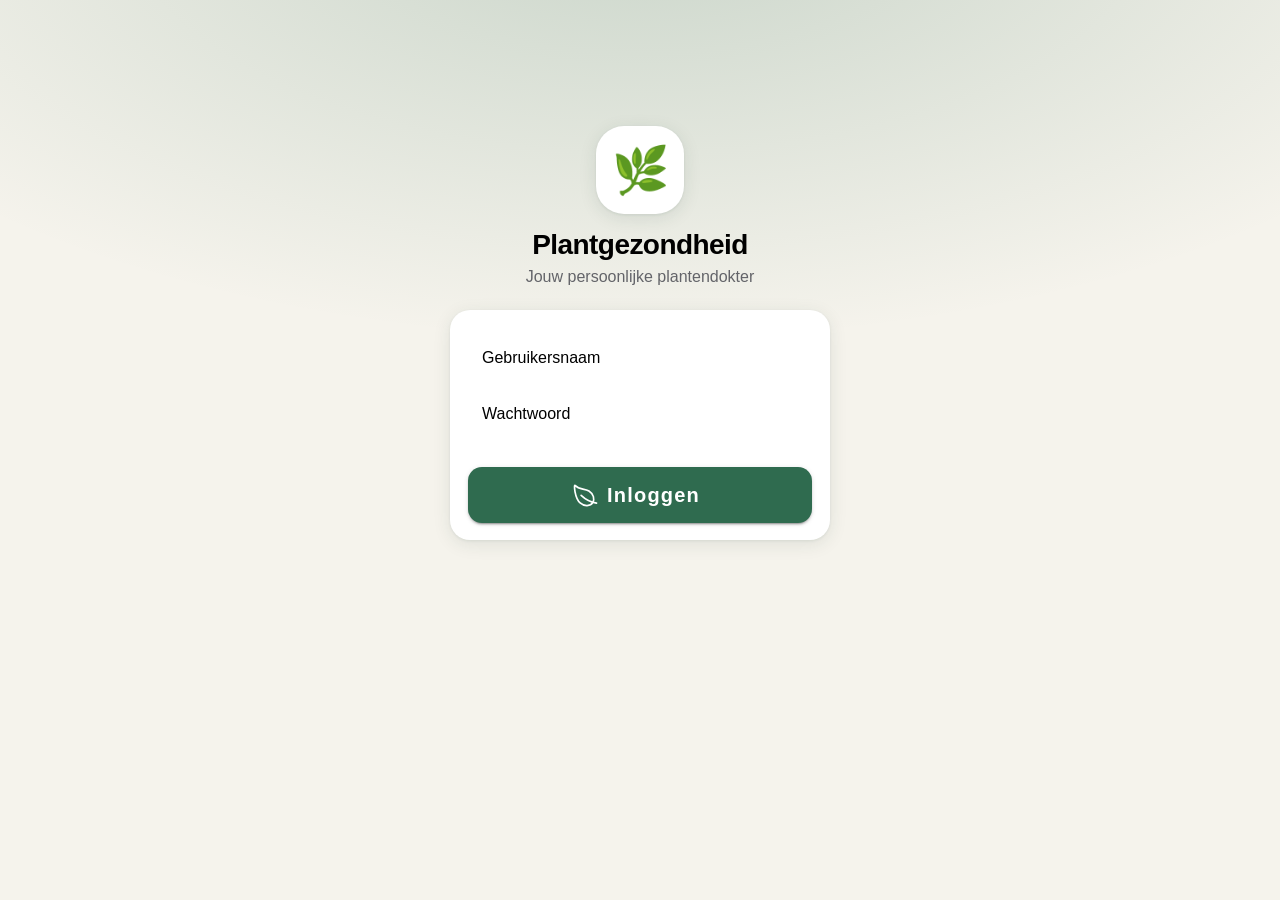
==== index.html @ c6e7a90e "Bouw Plantgezondheid: mobiele PWA met AI-plantanalyse Volledige mobiele webapp voor GitHub Pages (st" ====
<!DOCTYPE html>
<html lang="nl">
<head>
  <meta charset="UTF-8" />
  <meta name="viewport" content="width=device-width, initial-scale=1.0, viewport-fit=cover, user-scalable=no" />
  <title>Plantgezondheid</title>
  <meta name="description" content="Analyseer de gezondheid van je planten met AI" />

  <meta name="theme-color" content="#2f6b4f" media="(prefers-color-scheme: light)" />
  <meta name="theme-color" content="#121b16" media="(prefers-color-scheme: dark)" />
  <meta name="mobile-web-app-capable" content="yes" />
  <meta name="apple-mobile-web-app-capable" content="yes" />
  <meta name="apple-mobile-web-app-status-bar-style" content="black-translucent" />
  <meta name="apple-mobile-web-app-title" content="Planten" />

  <link rel="manifest" href="manifest.webmanifest" />
  <link rel="icon" type="image/png" sizes="192x192" href="icons/icon-192.png" />
  <link rel="apple-touch-icon" href="icons/icon-192.png" />

  <!-- Ionic component library (zelf gehost — geen build-stap, geen CDN-afhankelijkheid) -->
  <link rel="stylesheet" href="vendor/ionic/css/ionic.bundle.css" />
  <link rel="stylesheet" href="vendor/ionic/css/palettes/dark.system.css" />
  <script type="module" src="vendor/ionic/ionic.esm.js"></script>

  <link rel="stylesheet" href="css/theme.css" />
  <script type="module" src="js/app.js"></script>
</head>
<body>
  <ion-app id="app">
    <div class="boot-splash">
      <div class="boot-leaf">🌿</div>
    </div>
  </ion-app>

  <script>
    if ('serviceWorker' in navigator) {
      window.addEventListener('load', () => {
        navigator.serviceWorker.register('sw.js').catch(() => {});
      });
    }
  </script>
</body>
</html>
---- vendor/ionic/css/ionic.bundle.css ----
:root{--ion-color-primary:#0054e9;--ion-color-primary-rgb:0,84,233;--ion-color-primary-contrast:#fff;--ion-color-primary-contrast-rgb:255,255,255;--ion-color-primary-shade:#004acd;--ion-color-primary-tint:#1a65eb;--ion-color-secondary:#0163aa;--ion-color-secondary-rgb:1,99,170;--ion-color-secondary-contrast:#fff;--ion-color-secondary-contrast-rgb:255,255,255;--ion-color-secondary-shade:#015796;--ion-color-secondary-tint:#1a73b3;--ion-color-tertiary:#6030ff;--ion-color-tertiary-rgb:96,48,255;--ion-color-tertiary-contrast:#fff;--ion-color-tertiary-contrast-rgb:255,255,255;--ion-color-tertiary-shade:#542ae0;--ion-color-tertiary-tint:#7045ff;--ion-color-success:#2dd55b;--ion-color-success-rgb:45,213,91;--ion-color-success-contrast:#000;--ion-color-success-contrast-rgb:0,0,0;--ion-color-success-shade:#28bb50;--ion-color-success-tint:#42d96b;--ion-color-warning:#ffc409;--ion-color-warning-rgb:255,196,9;--ion-color-warning-contrast:#000;--ion-color-warning-contrast-rgb:0,0,0;--ion-color-warning-shade:#e0ac08;--ion-color-warning-tint:#ffca22;--ion-color-danger:#c5000f;--ion-color-danger-rgb:197,0,15;--ion-color-danger-contrast:#fff;--ion-color-danger-contrast-rgb:255,255,255;--ion-color-danger-shade:#ad000d;--ion-color-danger-tint:#cb1a27;--ion-color-light:#f4f5f8;--ion-color-light-rgb:244,245,248;--ion-color-light-contrast:#000;--ion-color-light-contrast-rgb:0,0,0;--ion-color-light-shade:#d7d8da;--ion-color-light-tint:#f5f6f9;--ion-color-medium:#636469;--ion-color-medium-rgb:99,100,105;--ion-color-medium-contrast:#fff;--ion-color-medium-contrast-rgb:255,255,255;--ion-color-medium-shade:#57585c;--ion-color-medium-tint:#737478;--ion-color-dark:#222428;--ion-color-dark-rgb:34,36,40;--ion-color-dark-contrast:#fff;--ion-color-dark-contrast-rgb:255,255,255;--ion-color-dark-shade:#1e2023;--ion-color-dark-tint:#383a3e}html.ios{--ion-default-font:-apple-system,BlinkMacSystemFont,"Helvetica Neue","Roboto",sans-serif}html.md{--ion-default-font:"Roboto","Helvetica Neue",sans-serif}body.backdrop-no-scroll{overflow:hidden}html.ios ion-footer.modal-footer-moving ion-toolbar:first-of-type,html.ios ion-modal ion-footer ion-toolbar:first-of-type,html.ios ion-modal.modal-card ion-header ion-toolbar:first-of-type,html.ios ion-modal.modal-sheet ion-header ion-toolbar:first-of-type{padding-top:6px}html.ios ion-modal.modal-card ion-header ion-toolbar:last-of-type,html.ios ion-modal.modal-sheet ion-header ion-toolbar:last-of-type{padding-bottom:6px}html.ios .modal-footer-moving ion-toolbar,html.ios ion-modal ion-toolbar{padding-right:calc(var(--ion-safe-area-right) + 8px);padding-left:calc(var(--ion-safe-area-left) + 8px)}@media screen and (min-width:768px){html.ios ion-modal.modal-card:first-of-type{--backdrop-opacity:0.18}}ion-modal.modal-default.show-modal~ion-modal.modal-default{--backdrop-opacity:0;--box-shadow:none}html.ios ion-modal.modal-card .ion-page{border-top-left-radius:var(--border-radius)}.ion-color-primary{--ion-color-base:var(--ion-color-primary, #0054e9)!important;--ion-color-base-rgb:var(--ion-color-primary-rgb, 0, 84, 233)!important;--ion-color-contrast:var(--ion-color-primary-contrast, #fff)!important;--ion-color-contrast-rgb:var(--ion-color-primary-contrast-rgb, 255, 255, 255)!important;--ion-color-shade:var(--ion-color-primary-shade, #004acd)!important;--ion-color-tint:var(--ion-color-primary-tint, #1a65eb)!important}.ion-color-secondary{--ion-color-base:var(--ion-color-secondary, #0163aa)!important;--ion-color-base-rgb:var(--ion-color-secondary-rgb, 1, 99, 170)!important;--ion-color-contrast:var(--ion-color-secondary-contrast, #fff)!important;--ion-color-contrast-rgb:var(--ion-color-secondary-contrast-rgb, 255, 255, 255)!important;--ion-color-shade:var(--ion-color-secondary-shade, #015796)!important;--ion-color-tint:var(--ion-color-secondary-tint, #1a73b3)!important}.ion-color-tertiary{--ion-color-base:var(--ion-color-tertiary, #6030ff)!important;--ion-color-base-rgb:var(--ion-color-tertiary-rgb, 96, 48, 255)!important;--ion-color-contrast:var(--ion-color-tertiary-contrast, #fff)!important;--ion-color-contrast-rgb:var(--ion-color-tertiary-contrast-rgb, 255, 255, 255)!important;--ion-color-shade:var(--ion-color-tertiary-shade, #542ae0)!important;--ion-color-tint:var(--ion-color-tertiary-tint, #7045ff)!important}.ion-color-success{--ion-color-base:var(--ion-color-success, #2dd55b)!important;--ion-color-base-rgb:var(--ion-color-success-rgb, 45, 213, 91)!important;--ion-color-contrast:var(--ion-color-success-contrast, #000)!important;--ion-color-contrast-rgb:var(--ion-color-success-contrast-rgb, 0, 0, 0)!important;--ion-color-shade:var(--ion-color-success-shade, #28bb50)!important;--ion-color-tint:var(--ion-color-success-tint, #42d96b)!important}.ion-color-warning{--ion-color-base:var(--ion-color-warning, #ffc409)!important;--ion-color-base-rgb:var(--ion-color-warning-rgb, 255, 196, 9)!important;--ion-color-contrast:var(--ion-color-warning-contrast, #000)!important;--ion-color-contrast-rgb:var(--ion-color-warning-contrast-rgb, 0, 0, 0)!important;--ion-color-shade:var(--ion-color-warning-shade, #e0ac08)!important;--ion-color-tint:var(--ion-color-warning-tint, #ffca22)!important}.ion-color-danger{--ion-color-base:var(--ion-color-danger, #c5000f)!important;--ion-color-base-rgb:var(--ion-color-danger-rgb, 197, 0, 15)!important;--ion-color-contrast:var(--ion-color-danger-contrast, #fff)!important;--ion-color-contrast-rgb:var(--ion-color-danger-contrast-rgb, 255, 255, 255)!important;--ion-color-shade:var(--ion-color-danger-shade, #ad000d)!important;--ion-color-tint:var(--ion-color-danger-tint, #cb1a27)!important}.ion-color-light{--ion-color-base:var(--ion-color-light, #f4f5f8)!important;--ion-color-base-rgb:var(--ion-color-light-rgb, 244, 245, 248)!important;--ion-color-contrast:var(--ion-color-light-contrast, #000)!important;--ion-color-contrast-rgb:var(--ion-color-light-contrast-rgb, 0, 0, 0)!important;--ion-color-shade:var(--ion-color-light-shade, #d7d8da)!important;--ion-color-tint:var(--ion-color-light-tint, #f5f6f9)!important}.ion-color-medium{--ion-color-base:var(--ion-color-medium, #636469)!important;--ion-color-base-rgb:var(--ion-color-medium-rgb, 99, 100, 105)!important;--ion-color-contrast:var(--ion-color-medium-contrast, #fff)!important;--ion-color-contrast-rgb:var(--ion-color-medium-contrast-rgb, 255, 255, 255)!important;--ion-color-shade:var(--ion-color-medium-shade, #57585c)!important;--ion-color-tint:var(--ion-color-medium-tint, #737478)!important}.ion-color-dark{--ion-color-base:var(--ion-color-dark, #222428)!important;--ion-color-base-rgb:var(--ion-color-dark-rgb, 34, 36, 40)!important;--ion-color-contrast:var(--ion-color-dark-contrast, #fff)!important;--ion-color-contrast-rgb:var(--ion-color-dark-contrast-rgb, 255, 255, 255)!important;--ion-color-shade:var(--ion-color-dark-shade, #1e2023)!important;--ion-color-tint:var(--ion-color-dark-tint, #383a3e)!important}.ion-page{left:0;right:0;top:0;bottom:0;display:flex;position:absolute;flex-direction:column;justify-content:space-between;contain:layout size style;z-index:0}.ion-page.ion-page-overlay-passthrough{pointer-events:none}ion-modal>.ion-page{position:relative;contain:layout style;height:100%}.split-pane-visible>.ion-page.split-pane-main{position:relative}.ion-page-hidden,ion-action-sheet-controller,ion-alert-controller,ion-loading-controller,ion-menu-controller,ion-modal-controller,ion-nav-controller,ion-picker-controller,ion-popover-controller,ion-route,ion-route-redirect,ion-router,ion-select-option,ion-toast-controller{display:none!important}.ion-page-invisible{opacity:0}.can-go-back>ion-header ion-back-button{display:block}html.plt-ios.plt-hybrid,html.plt-ios.plt-pwa{--ion-statusbar-padding:20px}@supports(padding-top:20px){html{--ion-safe-area-top:var(--ion-statusbar-padding)}}@supports(padding-top:env(safe-area-inset-top)){html{--ion-safe-area-top:var(--safe-area-inset-top, env(safe-area-inset-top));--ion-safe-area-bottom:var(--safe-area-inset-bottom, env(safe-area-inset-bottom));--ion-safe-area-left:var(--safe-area-inset-left, env(safe-area-inset-left));--ion-safe-area-right:var(--safe-area-inset-right, env(safe-area-inset-right))}}ion-card-header.ion-color .ion-inherit-color,ion-card.ion-color .ion-inherit-color{color:inherit}.menu-content{transform:translate3d(0,0,0)}.menu-content-open{cursor:pointer;touch-action:manipulation;pointer-events:none;overflow-y:hidden}.menu-content-open ion-content{--overflow:hidden}.menu-content-open .ion-content-scroll-host{overflow:hidden}.ios .menu-content-reveal{box-shadow:-8px 0 42px rgba(0,0,0,.08)}[dir=rtl].ios .menu-content-reveal{box-shadow:8px 0 42px rgba(0,0,0,.08)}.md .menu-content-push,.md .menu-content-reveal{box-shadow:4px 0 16px rgba(0,0,0,.18)}ion-accordion-group.accordion-group-expand-inset>ion-accordion:first-of-type{border-top-left-radius:8px;border-top-right-radius:8px}ion-accordion-group.accordion-group-expand-inset>ion-accordion:last-of-type{border-bottom-left-radius:8px;border-bottom-right-radius:8px}ion-accordion-group>ion-accordion:last-of-type ion-item[slot=header]{--border-width:0px}ion-accordion.accordion-animated>[slot=header] .ion-accordion-toggle-icon{transition:transform .3s cubic-bezier(.25, .8, .5, 1)}@media(prefers-reduced-motion:reduce){ion-accordion .ion-accordion-toggle-icon{transition:none!important}}ion-accordion.accordion-expanded>[slot=header] .ion-accordion-toggle-icon,ion-accordion.accordion-expanding>[slot=header] .ion-accordion-toggle-icon{transform:rotate(180deg)}ion-accordion-group.accordion-group-expand-inset.md>ion-accordion.accordion-previous ion-item[slot=header]{--border-width:0px;--inner-border-width:0px}ion-accordion-group.accordion-group-expand-inset.md>ion-accordion.accordion-expanded:first-of-type,ion-accordion-group.accordion-group-expand-inset.md>ion-accordion.accordion-expanding:first-of-type{margin-top:0}ion-input input::-webkit-date-and-time-value{text-align:start}.ion-datetime-button-overlay{--width:fit-content;--height:fit-content}.ion-datetime-button-overlay ion-datetime.datetime-grid{width:320px;min-height:320px}[ion-last-focus],[role=banner][tabindex="-1"]:focus,[role=heading][aria-level="1"][tabindex="-1"]:focus,[role=main][tabindex="-1"]:focus,h1[tabindex="-1"]:focus,header[tabindex="-1"]:focus,main[tabindex="-1"]:focus{outline:0}.popover-viewport:has(>ion-content){overflow:hidden}@supports not selector(:has(> ion-content)){.popover-viewport{overflow:hidden}}audio,canvas,progress,video{vertical-align:baseline}audio:not([controls]){display:none;height:0}b,strong{font-weight:700}img{max-width:100%}hr{height:1px;border-width:0;box-sizing:content-box}pre{overflow:auto}code,kbd,pre,samp{font-family:monospace,monospace;font-size:1em}input,label,select,textarea{font-family:inherit;line-height:normal}textarea{overflow:auto;height:auto;font:inherit;color:inherit}textarea::placeholder{padding-left:2px}form,input,optgroup,select{margin:0;font:inherit;color:inherit}html input[type=button],input[type=reset],input[type=submit]{cursor:pointer;-webkit-appearance:button}.ion-tappable,[tappable],[tappable] div,[tappable] ion-icon,[tappable] ion-label,[tappable] span,a,a div,a ion-icon,a ion-label,a span,button,button div,button ion-icon,button ion-label,button span,input,textarea{touch-action:manipulation}a ion-label,button ion-label{pointer-events:none}button{padding:0;border:0;border-radius:0;font-family:inherit;font-style:inherit;font-variant:inherit;line-height:1;text-transform:none;cursor:pointer;-webkit-appearance:button}[tappable]{cursor:pointer}a[disabled],button[disabled],html input[disabled]{cursor:default}button::-moz-focus-inner,input::-moz-focus-inner{padding:0;border:0}input[type=number]::-webkit-inner-spin-button,input[type=number]::-webkit-outer-spin-button{height:auto}input[type=search]::-webkit-search-cancel-button,input[type=search]::-webkit-search-decoration{-webkit-appearance:none}table{border-collapse:collapse;border-spacing:0}td,th{padding:0}*{box-sizing:border-box;-webkit-tap-highlight-color:transparent;-webkit-touch-callout:none}html{--ion-dynamic-font:-apple-system-body;--ion-font-family:var(--ion-default-font);width:100%;height:100%;-webkit-text-size-adjust:100%;text-size-adjust:100%;font-family:var(--ion-font-family)}html.ion-ce body{display:block}html.plt-pwa{height:100vh}body{background:var(--ion-background-color);color:var(--ion-text-color);-moz-osx-font-smoothing:grayscale;-webkit-font-smoothing:antialiased;margin:0;padding:0;position:fixed;width:100%;max-width:100%;height:100%;max-height:100%;transform:translateZ(0);text-rendering:optimizeLegibility;overflow:hidden;touch-action:manipulation;-webkit-user-drag:none;-ms-content-zooming:none;word-wrap:break-word;overscroll-behavior-y:none;-webkit-text-size-adjust:none;text-size-adjust:none}@supports(-webkit-touch-callout:none){html{font:var(--ion-dynamic-font, 16px var(--ion-font-family))}}a{background-color:transparent;color:var(--ion-color-primary,#0054e9)}h1,h2,h3,h4,h5,h6{margin-top:16px;margin-bottom:10px;font-weight:500;line-height:1.2}h1{margin-top:20px;font-size:1.625rem}h2{margin-top:18px;font-size:1.5rem}h3{font-size:1.375rem}h4{font-size:1.25rem}h5{font-size:1.125rem}h6{font-size:1rem}small{font-size:75%}sub,sup{position:relative;font-size:75%;line-height:0;vertical-align:baseline}sup{top:-.5em}sub{bottom:-.25em}.ion-no-padding{--padding-start:0;--padding-end:0;--padding-top:0;--padding-bottom:0;padding:0}.ion-padding{--padding-start:var(--ion-padding, 16px);--padding-end:var(--ion-padding, 16px);--padding-top:var(--ion-padding, 16px);--padding-bottom:var(--ion-padding, 16px);-webkit-padding-start:var(--ion-padding,16px);padding-inline-start:var(--ion-padding,16px);-webkit-padding-end:var(--ion-padding,16px);padding-inline-end:var(--ion-padding,16px);padding-top:var(--ion-padding,16px);padding-bottom:var(--ion-padding,16px)}.ion-padding-top{--padding-top:var(--ion-padding, 16px);padding-top:var(--ion-padding,16px)}.ion-padding-start{--padding-start:var(--ion-padding, 16px);-webkit-padding-start:var(--ion-padding,16px);padding-inline-start:var(--ion-padding,16px)}.ion-padding-end{--padding-end:var(--ion-padding, 16px);-webkit-padding-end:var(--ion-padding,16px);padding-inline-end:var(--ion-padding,16px)}.ion-padding-bottom{--padding-bottom:var(--ion-padding, 16px);padding-bottom:var(--ion-padding,16px)}.ion-padding-vertical{--padding-top:var(--ion-padding, 16px);--padding-bottom:var(--ion-padding, 16px);padding-top:var(--ion-padding,16px);padding-bottom:var(--ion-padding,16px)}.ion-padding-horizontal{--padding-start:var(--ion-padding, 16px);--padding-end:var(--ion-padding, 16px);-webkit-padding-start:var(--ion-padding,16px);padding-inline-start:var(--ion-padding,16px);-webkit-padding-end:var(--ion-padding,16px);padding-inline-end:var(--ion-padding,16px)}.ion-no-margin{--margin-start:0;--margin-end:0;--margin-top:0;--margin-bottom:0;margin:0}.ion-margin{--margin-start:var(--ion-margin, 16px);--margin-end:var(--ion-margin, 16px);--margin-top:var(--ion-margin, 16px);--margin-bottom:var(--ion-margin, 16px);-webkit-margin-start:var(--ion-margin,16px);margin-inline-start:var(--ion-margin,16px);-webkit-margin-end:var(--ion-margin,16px);margin-inline-end:var(--ion-margin,16px);margin-top:var(--ion-margin,16px);margin-bottom:var(--ion-margin,16px)}.ion-margin-top{--margin-top:var(--ion-margin, 16px);margin-top:var(--ion-margin,16px)}.ion-margin-start{--margin-start:var(--ion-margin, 16px);-webkit-margin-start:var(--ion-margin,16px);margin-inline-start:var(--ion-margin,16px)}.ion-margin-end{--margin-end:var(--ion-margin, 16px);-webkit-margin-end:var(--ion-margin,16px);margin-inline-end:var(--ion-margin,16px)}.ion-margin-bottom{--margin-bottom:var(--ion-margin, 16px);margin-bottom:var(--ion-margin,16px)}.ion-margin-vertical{--margin-top:var(--ion-margin, 16px);--margin-bottom:var(--ion-margin, 16px);margin-top:var(--ion-margin,16px);margin-bottom:var(--ion-margin,16px)}.ion-margin-horizontal{--margin-start:var(--ion-margin, 16px);--margin-end:var(--ion-margin, 16px);-webkit-margin-start:var(--ion-margin,16px);margin-inline-start:var(--ion-margin,16px);-webkit-margin-end:var(--ion-margin,16px);margin-inline-end:var(--ion-margin,16px)}.ion-float-left{float:left!important}.ion-float-right{float:right!important}.ion-float-start{float:left!important}:host-context([dir=rtl]) .ion-float-start{float:right!important}[dir=rtl] .ion-float-start{float:right!important}@supports selector(:dir(rtl)){.ion-float-start:dir(rtl){float:right!important}.ion-float-end:dir(rtl){float:left!important}}.ion-float-end{float:right!important}:host-context([dir=rtl]) .ion-float-end{float:left!important}[dir=rtl] .ion-float-end{float:left!important}.ion-text-center{text-align:center!important}.ion-text-justify{text-align:justify!important}.ion-text-start{text-align:start!important}.ion-text-end{text-align:end!important}.ion-text-left{text-align:left!important}.ion-text-right{text-align:right!important}.ion-text-nowrap{white-space:nowrap!important}.ion-text-wrap{white-space:normal!important}.ion-text-uppercase{text-transform:uppercase!important}.ion-text-lowercase{text-transform:lowercase!important}.ion-text-capitalize{text-transform:capitalize!important}.ion-align-content-start{align-content:flex-start!important}.ion-align-content-end{align-content:flex-end!important}.ion-align-content-center{align-content:center!important}.ion-align-content-between{align-content:space-between!important}.ion-align-content-around{align-content:space-around!important}.ion-align-content-stretch{align-content:stretch!important}.ion-align-items-start{align-items:start!important}.ion-align-items-end{align-items:end!important}.ion-align-items-center{align-items:center!important}.ion-align-items-stretch{align-items:stretch!important}.ion-align-items-baseline{align-items:baseline!important}.ion-align-self-start{align-self:start!important}.ion-align-self-end{align-self:end!important}.ion-align-self-center{align-self:center!important}.ion-align-self-stretch{align-self:stretch!important}.ion-align-self-baseline{align-self:baseline!important}.ion-align-self-auto{align-self:auto!important}@media(min-width:576px){.ion-float-sm-left{float:left!important}.ion-float-sm-right{float:right!important}.ion-float-sm-start{float:left!important}:host-context([dir=rtl]) .ion-float-sm-start{float:right!important}[dir=rtl] .ion-float-sm-start{float:right!important}@supports selector(:dir(rtl)){.ion-float-sm-start:dir(rtl){float:right!important}.ion-float-sm-end:dir(rtl){float:left!important}}.ion-float-sm-end{float:right!important}:host-context([dir=rtl]) .ion-float-sm-end{float:left!important}[dir=rtl] .ion-float-sm-end{float:left!important}.ion-text-sm-center{text-align:center!important}.ion-text-sm-justify{text-align:justify!important}.ion-text-sm-start{text-align:start!important}.ion-text-sm-end{text-align:end!important}.ion-text-sm-left{text-align:left!important}.ion-text-sm-right{text-align:right!important}.ion-text-sm-nowrap{white-space:nowrap!important}.ion-text-sm-wrap{white-space:normal!important}.ion-text-sm-uppercase{text-transform:uppercase!important}.ion-text-sm-lowercase{text-transform:lowercase!important}.ion-text-sm-capitalize{text-transform:capitalize!important}.ion-align-content-sm-start{align-content:flex-start!important}.ion-align-content-sm-end{align-content:flex-end!important}.ion-align-content-sm-center{align-content:center!important}.ion-align-content-sm-between{align-content:space-between!important}.ion-align-content-sm-around{align-content:space-around!important}.ion-align-content-sm-stretch{align-content:stretch!important}.ion-align-items-sm-start{align-items:start!important}.ion-align-items-sm-end{align-items:end!important}.ion-align-items-sm-center{align-items:center!important}.ion-align-items-sm-stretch{align-items:stretch!important}.ion-align-items-sm-baseline{align-items:baseline!important}.ion-align-self-sm-start{align-self:start!important}.ion-align-self-sm-end{align-self:end!important}.ion-align-self-sm-center{align-self:center!important}.ion-align-self-sm-stretch{align-self:stretch!important}.ion-align-self-sm-baseline{align-self:baseline!important}.ion-align-self-sm-auto{align-self:auto!important}}@media(min-width:768px){.ion-float-md-left{float:left!important}.ion-float-md-right{float:right!important}.ion-float-md-start{float:left!important}:host-context([dir=rtl]) .ion-float-md-start{float:right!important}[dir=rtl] .ion-float-md-start{float:right!important}@supports selector(:dir(rtl)){.ion-float-md-start:dir(rtl){float:right!important}.ion-float-md-end:dir(rtl){float:left!important}}.ion-float-md-end{float:right!important}:host-context([dir=rtl]) .ion-float-md-end{float:left!important}[dir=rtl] .ion-float-md-end{float:left!important}.ion-text-md-center{text-align:center!important}.ion-text-md-justify{text-align:justify!important}.ion-text-md-start{text-align:start!important}.ion-text-md-end{text-align:end!important}.ion-text-md-left{text-align:left!important}.ion-text-md-right{text-align:right!important}.ion-text-md-nowrap{white-space:nowrap!important}.ion-text-md-wrap{white-space:normal!important}.ion-text-md-uppercase{text-transform:uppercase!important}.ion-text-md-lowercase{text-transform:lowercase!important}.ion-text-md-capitalize{text-transform:capitalize!important}.ion-align-content-md-start{align-content:flex-start!important}.ion-align-content-md-end{align-content:flex-end!important}.ion-align-content-md-center{align-content:center!important}.ion-align-content-md-between{align-content:space-between!important}.ion-align-content-md-around{align-content:space-around!important}.ion-align-content-md-stretch{align-content:stretch!important}.ion-align-items-md-start{align-items:start!important}.ion-align-items-md-end{align-items:end!important}.ion-align-items-md-center{align-items:center!important}.ion-align-items-md-stretch{align-items:stretch!important}.ion-align-items-md-baseline{align-items:baseline!important}.ion-align-self-md-start{align-self:start!important}.ion-align-self-md-end{align-self:end!important}.ion-align-self-md-center{align-self:center!important}.ion-align-self-md-stretch{align-self:stretch!important}.ion-align-self-md-baseline{align-self:baseline!important}.ion-align-self-md-auto{align-self:auto!important}}@media(min-width:992px){.ion-float-lg-left{float:left!important}.ion-float-lg-right{float:right!important}.ion-float-lg-start{float:left!important}:host-context([dir=rtl]) .ion-float-lg-start{float:right!important}[dir=rtl] .ion-float-lg-start{float:right!important}@supports selector(:dir(rtl)){.ion-float-lg-start:dir(rtl){float:right!important}.ion-float-lg-end:dir(rtl){float:left!important}}.ion-float-lg-end{float:right!important}:host-context([dir=rtl]) .ion-float-lg-end{float:left!important}[dir=rtl] .ion-float-lg-end{float:left!important}.ion-text-lg-center{text-align:center!important}.ion-text-lg-justify{text-align:justify!important}.ion-text-lg-start{text-align:start!important}.ion-text-lg-end{text-align:end!important}.ion-text-lg-left{text-align:left!important}.ion-text-lg-right{text-align:right!important}.ion-text-lg-nowrap{white-space:nowrap!important}.ion-text-lg-wrap{white-space:normal!important}.ion-text-lg-uppercase{text-transform:uppercase!important}.ion-text-lg-lowercase{text-transform:lowercase!important}.ion-text-lg-capitalize{text-transform:capitalize!important}.ion-align-content-lg-start{align-content:flex-start!important}.ion-align-content-lg-end{align-content:flex-end!important}.ion-align-content-lg-center{align-content:center!important}.ion-align-content-lg-between{align-content:space-between!important}.ion-align-content-lg-around{align-content:space-around!important}.ion-align-content-lg-stretch{align-content:stretch!important}.ion-align-items-lg-start{align-items:start!important}.ion-align-items-lg-end{align-items:end!important}.ion-align-items-lg-center{align-items:center!important}.ion-align-items-lg-stretch{align-items:stretch!important}.ion-align-items-lg-baseline{align-items:baseline!important}.ion-align-self-lg-start{align-self:start!important}.ion-align-self-lg-end{align-self:end!important}.ion-align-self-lg-center{align-self:center!important}.ion-align-self-lg-stretch{align-self:stretch!important}.ion-align-self-lg-baseline{align-self:baseline!important}.ion-align-self-lg-auto{align-self:auto!important}}@media(min-width:1200px){.ion-float-xl-left{float:left!important}.ion-float-xl-right{float:right!important}.ion-float-xl-start{float:left!important}:host-context([dir=rtl]) .ion-float-xl-start{float:right!important}[dir=rtl] .ion-float-xl-start{float:right!important}@supports selector(:dir(rtl)){.ion-float-xl-start:dir(rtl){float:right!important}.ion-float-xl-end:dir(rtl){float:left!important}}.ion-float-xl-end{float:right!important}:host-context([dir=rtl]) .ion-float-xl-end{float:left!important}[dir=rtl] .ion-float-xl-end{float:left!important}.ion-text-xl-center{text-align:center!important}.ion-text-xl-justify{text-align:justify!important}.ion-text-xl-start{text-align:start!important}.ion-text-xl-end{text-align:end!important}.ion-text-xl-left{text-align:left!important}.ion-text-xl-right{text-align:right!important}.ion-text-xl-nowrap{white-space:nowrap!important}.ion-text-xl-wrap{white-space:normal!important}.ion-text-xl-uppercase{text-transform:uppercase!important}.ion-text-xl-lowercase{text-transform:lowercase!important}.ion-text-xl-capitalize{text-transform:capitalize!important}.ion-align-content-xl-start{align-content:flex-start!important}.ion-align-content-xl-end{align-content:flex-end!important}.ion-align-content-xl-center{align-content:center!important}.ion-align-content-xl-between{align-content:space-between!important}.ion-align-content-xl-around{align-content:space-around!important}.ion-align-content-xl-stretch{align-content:stretch!important}.ion-align-items-xl-start{align-items:start!important}.ion-align-items-xl-end{align-items:end!important}.ion-align-items-xl-center{align-items:center!important}.ion-align-items-xl-stretch{align-items:stretch!important}.ion-align-items-xl-baseline{align-items:baseline!important}.ion-align-self-xl-start{align-self:start!important}.ion-align-self-xl-end{align-self:end!important}.ion-align-self-xl-center{align-self:center!important}.ion-align-self-xl-stretch{align-self:stretch!important}.ion-align-self-xl-baseline{align-self:baseline!important}.ion-align-self-xl-auto{align-self:auto!important}}.ion-justify-content-start{justify-content:flex-start!important}.ion-justify-content-end{justify-content:flex-end!important}.ion-justify-content-center{justify-content:center!important}.ion-justify-content-between{justify-content:space-between!important}.ion-justify-content-around{justify-content:space-around!important}.ion-justify-content-evenly{justify-content:space-evenly!important}@media(min-width:576px){.ion-justify-content-sm-start{justify-content:flex-start!important}.ion-justify-content-sm-end{justify-content:flex-end!important}.ion-justify-content-sm-center{justify-content:center!important}.ion-justify-content-sm-between{justify-content:space-between!important}.ion-justify-content-sm-around{justify-content:space-around!important}.ion-justify-content-sm-evenly{justify-content:space-evenly!important}}@media(min-width:768px){.ion-justify-content-md-start{justify-content:flex-start!important}.ion-justify-content-md-end{justify-content:flex-end!important}.ion-justify-content-md-center{justify-content:center!important}.ion-justify-content-md-between{justify-content:space-between!important}.ion-justify-content-md-around{justify-content:space-around!important}.ion-justify-content-md-evenly{justify-content:space-evenly!important}}@media(min-width:992px){.ion-justify-content-lg-start{justify-content:flex-start!important}.ion-justify-content-lg-end{justify-content:flex-end!important}.ion-justify-content-lg-center{justify-content:center!important}.ion-justify-content-lg-between{justify-content:space-between!important}.ion-justify-content-lg-around{justify-content:space-around!important}.ion-justify-content-lg-evenly{justify-content:space-evenly!important}}@media(min-width:1200px){.ion-justify-content-xl-start{justify-content:flex-start!important}.ion-justify-content-xl-end{justify-content:flex-end!important}.ion-justify-content-xl-center{justify-content:center!important}.ion-justify-content-xl-between{justify-content:space-between!important}.ion-justify-content-xl-around{justify-content:space-around!important}.ion-justify-content-xl-evenly{justify-content:space-evenly!important}}.ion-flex-row{flex-direction:row!important}.ion-flex-row-reverse{flex-direction:row-reverse!important}.ion-flex-column{flex-direction:column!important}.ion-flex-column-reverse{flex-direction:column-reverse!important}@media(min-width:576px){.ion-flex-sm-row{flex-direction:row!important}.ion-flex-sm-row-reverse{flex-direction:row-reverse!important}.ion-flex-sm-column{flex-direction:column!important}.ion-flex-sm-column-reverse{flex-direction:column-reverse!important}}@media(min-width:768px){.ion-flex-md-row{flex-direction:row!important}.ion-flex-md-row-reverse{flex-direction:row-reverse!important}.ion-flex-md-column{flex-direction:column!important}.ion-flex-md-column-reverse{flex-direction:column-reverse!important}}@media(min-width:992px){.ion-flex-lg-row{flex-direction:row!important}.ion-flex-lg-row-reverse{flex-direction:row-reverse!important}.ion-flex-lg-column{flex-direction:column!important}.ion-flex-lg-column-reverse{flex-direction:column-reverse!important}}@media(min-width:1200px){.ion-flex-xl-row{flex-direction:row!important}.ion-flex-xl-row-reverse{flex-direction:row-reverse!important}.ion-flex-xl-column{flex-direction:column!important}.ion-flex-xl-column-reverse{flex-direction:column-reverse!important}}.ion-wrap{flex-wrap:wrap!important}.ion-nowrap{flex-wrap:nowrap!important}.ion-wrap-reverse{flex-wrap:wrap-reverse!important}.ion-flex-wrap{flex-wrap:wrap!important}.ion-flex-nowrap{flex-wrap:nowrap!important}.ion-flex-wrap-reverse{flex-wrap:wrap-reverse!important}@media(min-width:576px){.ion-flex-sm-wrap{flex-wrap:wrap!important}.ion-flex-sm-nowrap{flex-wrap:nowrap!important}.ion-flex-sm-wrap-reverse{flex-wrap:wrap-reverse!important}}@media(min-width:768px){.ion-flex-md-wrap{flex-wrap:wrap!important}.ion-flex-md-nowrap{flex-wrap:nowrap!important}.ion-flex-md-wrap-reverse{flex-wrap:wrap-reverse!important}}@media(min-width:992px){.ion-flex-lg-wrap{flex-wrap:wrap!important}.ion-flex-lg-nowrap{flex-wrap:nowrap!important}.ion-flex-lg-wrap-reverse{flex-wrap:wrap-reverse!important}}@media(min-width:1200px){.ion-flex-xl-wrap{flex-wrap:wrap!important}.ion-flex-xl-nowrap{flex-wrap:nowrap!important}.ion-flex-xl-wrap-reverse{flex-wrap:wrap-reverse!important}}.ion-flex-1{flex:1!important}.ion-flex-auto{flex:auto!important}.ion-flex-initial{flex:initial!important}.ion-flex-none{flex:none!important}@media(min-width:576px){.ion-flex-sm-1{flex:1!important}.ion-flex-sm-auto{flex:auto!important}.ion-flex-sm-initial{flex:initial!important}.ion-flex-sm-none{flex:none!important}}@media(min-width:768px){.ion-flex-md-1{flex:1!important}.ion-flex-md-auto{flex:auto!important}.ion-flex-md-initial{flex:initial!important}.ion-flex-md-none{flex:none!important}}@media(min-width:992px){.ion-flex-lg-1{flex:1!important}.ion-flex-lg-auto{flex:auto!important}.ion-flex-lg-initial{flex:initial!important}.ion-flex-lg-none{flex:none!important}}@media(min-width:1200px){.ion-flex-xl-1{flex:1!important}.ion-flex-xl-auto{flex:auto!important}.ion-flex-xl-initial{flex:initial!important}.ion-flex-xl-none{flex:none!important}}.ion-flex-grow-0{flex-grow:0!important}.ion-flex-grow-1{flex-grow:1!important}.ion-flex-shrink-0{flex-shrink:0!important}.ion-flex-shrink-1{flex-shrink:1!important}.ion-order-first{order:-1!important}.ion-order-0{order:0!important}.ion-order-1{order:1!important}.ion-order-2{order:2!important}.ion-order-3{order:3!important}.ion-order-4{order:4!important}.ion-order-5{order:5!important}.ion-order-6{order:6!important}.ion-order-7{order:7!important}.ion-order-8{order:8!important}.ion-order-9{order:9!important}.ion-order-10{order:10!important}.ion-order-11{order:11!important}.ion-order-12{order:12!important}.ion-order-last{order:13!important}.ion-hide,.ion-hide-down,.ion-hide-up{display:none!important}@media(max-width:575.98px){.ion-hide-sm-down{display:none!important}}@media(max-width:767.98px){.ion-hide-md-down{display:none!important}}@media(max-width:991.98px){.ion-hide-lg-down{display:none!important}}@media(max-width:1199.98px){.ion-hide-xl-down{display:none!important}}.ion-display-none{display:none!important}@media(min-width:576px){.ion-flex-sm-grow-0{flex-grow:0!important}.ion-flex-sm-grow-1{flex-grow:1!important}.ion-flex-sm-shrink-0{flex-shrink:0!important}.ion-flex-sm-shrink-1{flex-shrink:1!important}.ion-order-sm-first{order:-1!important}.ion-order-sm-0{order:0!important}.ion-order-sm-1{order:1!important}.ion-order-sm-2{order:2!important}.ion-order-sm-3{order:3!important}.ion-order-sm-4{order:4!important}.ion-order-sm-5{order:5!important}.ion-order-sm-6{order:6!important}.ion-order-sm-7{order:7!important}.ion-order-sm-8{order:8!important}.ion-order-sm-9{order:9!important}.ion-order-sm-10{order:10!important}.ion-order-sm-11{order:11!important}.ion-order-sm-12{order:12!important}.ion-order-sm-last{order:13!important}.ion-display-sm-none,.ion-hide-sm-up{display:none!important}}@media(min-width:768px){.ion-flex-md-grow-0{flex-grow:0!important}.ion-flex-md-grow-1{flex-grow:1!important}.ion-flex-md-shrink-0{flex-shrink:0!important}.ion-flex-md-shrink-1{flex-shrink:1!important}.ion-order-md-first{order:-1!important}.ion-order-md-0{order:0!important}.ion-order-md-1{order:1!important}.ion-order-md-2{order:2!important}.ion-order-md-3{order:3!important}.ion-order-md-4{order:4!important}.ion-order-md-5{order:5!important}.ion-order-md-6{order:6!important}.ion-order-md-7{order:7!important}.ion-order-md-8{order:8!important}.ion-order-md-9{order:9!important}.ion-order-md-10{order:10!important}.ion-order-md-11{order:11!important}.ion-order-md-12{order:12!important}.ion-order-md-last{order:13!important}.ion-display-md-none,.ion-hide-md-up{display:none!important}}@media(min-width:992px){.ion-flex-lg-grow-0{flex-grow:0!important}.ion-flex-lg-grow-1{flex-grow:1!important}.ion-flex-lg-shrink-0{flex-shrink:0!important}.ion-flex-lg-shrink-1{flex-shrink:1!important}.ion-order-lg-first{order:-1!important}.ion-order-lg-0{order:0!important}.ion-order-lg-1{order:1!important}.ion-order-lg-2{order:2!important}.ion-order-lg-3{order:3!important}.ion-order-lg-4{order:4!important}.ion-order-lg-5{order:5!important}.ion-order-lg-6{order:6!important}.ion-order-lg-7{order:7!important}.ion-order-lg-8{order:8!important}.ion-order-lg-9{order:9!important}.ion-order-lg-10{order:10!important}.ion-order-lg-11{order:11!important}.ion-order-lg-12{order:12!important}.ion-order-lg-last{order:13!important}.ion-display-lg-none,.ion-hide-lg-up{display:none!important}}@media(min-width:1200px){.ion-flex-xl-grow-0{flex-grow:0!important}.ion-flex-xl-grow-1{flex-grow:1!important}.ion-flex-xl-shrink-0{flex-shrink:0!important}.ion-flex-xl-shrink-1{flex-shrink:1!important}.ion-order-xl-first{order:-1!important}.ion-order-xl-0{order:0!important}.ion-order-xl-1{order:1!important}.ion-order-xl-2{order:2!important}.ion-order-xl-3{order:3!important}.ion-order-xl-4{order:4!important}.ion-order-xl-5{order:5!important}.ion-order-xl-6{order:6!important}.ion-order-xl-7{order:7!important}.ion-order-xl-8{order:8!important}.ion-order-xl-9{order:9!important}.ion-order-xl-10{order:10!important}.ion-order-xl-11{order:11!important}.ion-order-xl-12{order:12!important}.ion-order-xl-last{order:13!important}.ion-display-xl-none,.ion-hide-xl-up{display:none!important}.ion-display-xl-inline{display:inline!important}}.ion-display-inline{display:inline!important}@media(min-width:576px){.ion-display-sm-inline{display:inline!important}}@media(min-width:768px){.ion-display-md-inline{display:inline!important}}@media(min-width:992px){.ion-display-lg-inline{display:inline!important}.ion-display-lg-inline-block{display:inline-block!important}}.ion-display-inline-block{display:inline-block!important}@media(min-width:576px){.ion-display-sm-inline-block{display:inline-block!important}}@media(min-width:768px){.ion-display-md-inline-block{display:inline-block!important}}@media(min-width:1200px){.ion-display-xl-inline-block{display:inline-block!important}.ion-display-xl-block{display:block!important}}.ion-display-block{display:block!important}@media(min-width:576px){.ion-display-sm-block{display:block!important}}@media(min-width:768px){.ion-display-md-block{display:block!important}}@media(min-width:992px){.ion-display-lg-block{display:block!important}.ion-display-lg-flex{display:flex!important}}.ion-display-flex{display:flex!important}@media(min-width:576px){.ion-display-sm-flex{display:flex!important}}@media(min-width:768px){.ion-display-md-flex{display:flex!important}}@media(min-width:1200px){.ion-display-xl-flex{display:flex!important}.ion-display-xl-inline-flex{display:inline-flex!important}}.ion-display-inline-flex{display:inline-flex!important}@media(min-width:576px){.ion-display-sm-inline-flex{display:inline-flex!important}}@media(min-width:768px){.ion-display-md-inline-flex{display:inline-flex!important}}@media(min-width:992px){.ion-display-lg-inline-flex{display:inline-flex!important}.ion-display-lg-grid{display:grid!important}}.ion-display-grid{display:grid!important}@media(min-width:576px){.ion-display-sm-grid{display:grid!important}}@media(min-width:768px){.ion-display-md-grid{display:grid!important}}@media(min-width:1200px){.ion-display-xl-grid{display:grid!important}.ion-display-xl-inline-grid{display:inline-grid!important}}.ion-display-inline-grid{display:inline-grid!important}@media(min-width:576px){.ion-display-sm-inline-grid{display:inline-grid!important}}@media(min-width:768px){.ion-display-md-inline-grid{display:inline-grid!important}}@media(min-width:992px){.ion-display-lg-inline-grid{display:inline-grid!important}.ion-display-lg-table{display:table!important}}.ion-display-table{display:table!important}@media(min-width:576px){.ion-display-sm-table{display:table!important}}@media(min-width:768px){.ion-display-md-table{display:table!important}}@media(min-width:1200px){.ion-display-xl-table{display:table!important}.ion-display-xl-table-cell{display:table-cell!important}}.ion-display-table-cell{display:table-cell!important}@media(min-width:576px){.ion-display-sm-table-cell{display:table-cell!important}}@media(min-width:768px){.ion-display-md-table-cell{display:table-cell!important}}@media(min-width:992px){.ion-display-lg-table-cell{display:table-cell!important}.ion-display-lg-table-row{display:table-row!important}}.ion-display-table-row{display:table-row!important}@media(min-width:576px){.ion-display-sm-table-row{display:table-row!important}}@media(min-width:768px){.ion-display-md-table-row{display:table-row!important}}@media(min-width:1200px){.ion-display-xl-table-row{display:table-row!important}}
---- vendor/ionic/css/palettes/dark.system.css ----
@media(prefers-color-scheme: dark){:root{--ion-color-primary: #4d8dff;--ion-color-primary-rgb: 77, 141, 255;--ion-color-primary-contrast: #000;--ion-color-primary-contrast-rgb: 0, 0, 0;--ion-color-primary-shade: #447ce0;--ion-color-primary-tint: #5f98ff;--ion-color-secondary: #46b1ff;--ion-color-secondary-rgb: 70, 177, 255;--ion-color-secondary-contrast: #000;--ion-color-secondary-contrast-rgb: 0, 0, 0;--ion-color-secondary-shade: #3e9ce0;--ion-color-secondary-tint: #59b9ff;--ion-color-tertiary: #8482fb;--ion-color-tertiary-rgb: 132, 130, 251;--ion-color-tertiary-contrast: #000;--ion-color-tertiary-contrast-rgb: 0, 0, 0;--ion-color-tertiary-shade: #7472dd;--ion-color-tertiary-tint: #908ffb;--ion-color-success: #2dd55b;--ion-color-success-rgb: 45, 213, 91;--ion-color-success-contrast: #000;--ion-color-success-contrast-rgb: 0, 0, 0;--ion-color-success-shade: #28bb50;--ion-color-success-tint: #42d96b;--ion-color-warning: #ffce31;--ion-color-warning-rgb: 255, 206, 49;--ion-color-warning-contrast: #000;--ion-color-warning-contrast-rgb: 0, 0, 0;--ion-color-warning-shade: #e0b52b;--ion-color-warning-tint: #ffd346;--ion-color-danger: #f24c58;--ion-color-danger-rgb: 242, 76, 88;--ion-color-danger-contrast: #000;--ion-color-danger-contrast-rgb: 0, 0, 0;--ion-color-danger-shade: #d5434d;--ion-color-danger-tint: #f35e69;--ion-color-light: #222428;--ion-color-light-rgb: 34, 36, 40;--ion-color-light-contrast: #fff;--ion-color-light-contrast-rgb: 255, 255, 255;--ion-color-light-shade: #1e2023;--ion-color-light-tint: #383a3e;--ion-color-medium: #989aa2;--ion-color-medium-rgb: 152, 154, 162;--ion-color-medium-contrast: #000;--ion-color-medium-contrast-rgb: 0, 0, 0;--ion-color-medium-shade: #86888f;--ion-color-medium-tint: #a2a4ab;--ion-color-dark: #f4f5f8;--ion-color-dark-rgb: 244, 245, 248;--ion-color-dark-contrast: #000;--ion-color-dark-contrast-rgb: 0, 0, 0;--ion-color-dark-shade: #d7d8da;--ion-color-dark-tint: #f5f6f9}:root.ios{--ion-background-color: #000000;--ion-background-color-rgb: 0, 0, 0;--ion-text-color: #ffffff;--ion-text-color-rgb: 255, 255, 255;--ion-background-color-step-50: #0d0d0d;--ion-background-color-step-100: #1a1a1a;--ion-background-color-step-150: #262626;--ion-background-color-step-200: #333333;--ion-background-color-step-250: #404040;--ion-background-color-step-300: #4d4d4d;--ion-background-color-step-350: #595959;--ion-background-color-step-400: #666666;--ion-background-color-step-450: #737373;--ion-background-color-step-500: #808080;--ion-background-color-step-550: #8c8c8c;--ion-background-color-step-600: #999999;--ion-background-color-step-650: #a6a6a6;--ion-background-color-step-700: #b3b3b3;--ion-background-color-step-750: #bfbfbf;--ion-background-color-step-800: #cccccc;--ion-background-color-step-850: #d9d9d9;--ion-background-color-step-900: #e6e6e6;--ion-background-color-step-950: #f2f2f2;--ion-text-color-step-50: #f2f2f2;--ion-text-color-step-100: #e6e6e6;--ion-text-color-step-150: #d9d9d9;--ion-text-color-step-200: #cccccc;--ion-text-color-step-250: #bfbfbf;--ion-text-color-step-300: #b3b3b3;--ion-text-color-step-350: #a6a6a6;--ion-text-color-step-400: #999999;--ion-text-color-step-450: #8c8c8c;--ion-text-color-step-500: #808080;--ion-text-color-step-550: #737373;--ion-text-color-step-600: #666666;--ion-text-color-step-650: #595959;--ion-text-color-step-700: #4d4d4d;--ion-text-color-step-750: #404040;--ion-text-color-step-800: #333333;--ion-text-color-step-850: #262626;--ion-text-color-step-900: #1a1a1a;--ion-text-color-step-950: #0d0d0d;--ion-item-background: #000000;--ion-tab-bar-background-focused: #252525;--ion-card-background: #1c1c1d}:root.ios ion-modal{--ion-background-color: var(--ion-color-step-100, var(--ion-background-color-step-100));--ion-toolbar-background: var(--ion-color-step-150, var(--ion-background-color-step-150));--ion-toolbar-border-color: var(--ion-color-step-250, var(--ion-background-color-step-250))}:root.md{--ion-background-color: #121212;--ion-background-color-rgb: 18, 18, 18;--ion-text-color: #ffffff;--ion-text-color-rgb: 255, 255, 255;--ion-background-color-step-50: #1e1e1e;--ion-background-color-step-100: #2a2a2a;--ion-background-color-step-150: #363636;--ion-background-color-step-200: #414141;--ion-background-color-step-250: #4d4d4d;--ion-background-color-step-300: #595959;--ion-background-color-step-350: #656565;--ion-background-color-step-400: #717171;--ion-background-color-step-450: #7d7d7d;--ion-background-color-step-500: #898989;--ion-background-color-step-550: #949494;--ion-background-color-step-600: #a0a0a0;--ion-background-color-step-650: #acacac;--ion-background-color-step-700: #b8b8b8;--ion-background-color-step-750: #c4c4c4;--ion-background-color-step-800: #d0d0d0;--ion-background-color-step-850: #dbdbdb;--ion-background-color-step-900: #e7e7e7;--ion-background-color-step-950: #f3f3f3;--ion-text-color-step-50: #f3f3f3;--ion-text-color-step-100: #e7e7e7;--ion-text-color-step-150: #dbdbdb;--ion-text-color-step-200: #d0d0d0;--ion-text-color-step-250: #c4c4c4;--ion-text-color-step-300: #b8b8b8;--ion-text-color-step-350: #acacac;--ion-text-color-step-400: #a0a0a0;--ion-text-color-step-450: #949494;--ion-text-color-step-500: #898989;--ion-text-color-step-550: #7d7d7d;--ion-text-color-step-600: #717171;--ion-text-color-step-650: #656565;--ion-text-color-step-700: #595959;--ion-text-color-step-750: #4d4d4d;--ion-text-color-step-800: #414141;--ion-text-color-step-850: #363636;--ion-text-color-step-900: #2a2a2a;--ion-text-color-step-950: #1e1e1e;--ion-item-background: #1e1e1e;--ion-toolbar-background: #1f1f1f;--ion-tab-bar-background: #1f1f1f;--ion-tab-bar-background-focused: #353535;--ion-card-background: #1e1e1e}}/*# sourceMappingURL=dark.system.css.map */
---- css/theme.css ----
/* ====== Botanisch thema bovenop Ionic ====== */

:root {
  /* primair: diep botanisch groen */
  --ion-color-primary: #2f6b4f;
  --ion-color-primary-rgb: 47, 107, 79;
  --ion-color-primary-contrast: #ffffff;
  --ion-color-primary-contrast-rgb: 255, 255, 255;
  --ion-color-primary-shade: #295e46;
  --ion-color-primary-tint: #447a61;

  --ion-color-success: #2e9e5b;
  --ion-color-success-rgb: 46, 158, 91;
  --ion-color-success-contrast: #ffffff;
  --ion-color-success-contrast-rgb: 255, 255, 255;
  --ion-color-success-shade: #288b50;
  --ion-color-success-tint: #43a86b;

  --ion-color-warning: #d98a1f;
  --ion-color-warning-rgb: 217, 138, 31;
  --ion-color-warning-contrast: #ffffff;
  --ion-color-warning-contrast-rgb: 255, 255, 255;
  --ion-color-warning-shade: #bf791b;
  --ion-color-warning-tint: #dd9635;

  /* warme neutrale achtergrond */
  --ion-background-color: #f5f3ec;
  --ion-background-color-rgb: 245, 243, 236;
  --ion-toolbar-background: #f5f3ec;
  --ion-card-background: #ffffff;
  --ion-item-background: #ffffff;

  --pg-ring-track: rgba(47, 107, 79, 0.12);
  --pg-shadow: 0 4px 18px rgba(31, 61, 46, 0.1), 0 1px 3px rgba(31, 61, 46, 0.08);
  --pg-radius: 20px;
}

@media (prefers-color-scheme: dark) {
  :root {
    --ion-background-color: #121b16;
    --ion-background-color-rgb: 18, 27, 22;
    --ion-toolbar-background: #121b16;
    --ion-card-background: #1d2a22;
    --ion-item-background: #1d2a22;

    --ion-color-primary: #6fbf95;
    --ion-color-primary-rgb: 111, 191, 149;
    --ion-color-primary-contrast: #0c1710;
    --ion-color-primary-contrast-rgb: 12, 23, 16;
    --ion-color-primary-shade: #62a883;
    --ion-color-primary-tint: #7dc59f;

    --pg-ring-track: rgba(111, 191, 149, 0.16);
    --pg-shadow: 0 4px 18px rgba(0, 0, 0, 0.4);
  }
}

ion-title {
  font-weight: 700;
  letter-spacing: -0.01em;
}

ion-button {
  --border-radius: 14px;
  font-weight: 600;
  text-transform: none;
}

ion-list[inset] {
  border-radius: var(--pg-radius);
}

ion-thumbnail {
  --border-radius: 12px;
  --size: 56px;
}

/* ====== opstart ====== */

.boot-splash {
  display: flex;
  align-items: center;
  justify-content: center;
  height: 100%;
}
.boot-leaf {
  font-size: 56px;
  animation: pulse 1.4s ease-in-out infinite;
}

/* ====== login ====== */

.login-content {
  --background: radial-gradient(120% 80% at 50% -10%, rgba(47, 107, 79, 0.22), transparent 60%),
    var(--ion-background-color);
}
.login-wrap {
  max-width: 420px;
  margin: 0 auto;
  padding: max(14vh, 56px) 20px 24px;
}
.login-hero {
  text-align: center;
  margin-bottom: 24px;
}
.login-leaf {
  width: 88px;
  height: 88px;
  margin: 0 auto 14px;
  display: flex;
  align-items: center;
  justify-content: center;
  font-size: 46px;
  background: var(--ion-card-background);
  border-radius: 28px;
  box-shadow: var(--pg-shadow);
}
.login-hero h1 {
  margin: 0;
  font-size: 28px;
  font-weight: 800;
  letter-spacing: -0.02em;
}
.login-hero p {
  margin: 6px 0 0;
  color: var(--ion-color-medium);
}
.login-card {
  border-radius: var(--pg-radius);
  box-shadow: var(--pg-shadow);
  margin: 0;
}

/* ====== plantenlijst ====== */

.plant-grid {
  display: grid;
  grid-template-columns: repeat(auto-fill, minmax(150px, 1fr));
  gap: 14px;
  padding: 16px;
  padding-bottom: calc(96px + env(safe-area-inset-bottom));
}

.plant-card {
  display: flex;
  flex-direction: column;
  padding: 0;
  border: none;
  text-align: left;
  background: var(--ion-card-background);
  border-radius: var(--pg-radius);
  box-shadow: var(--pg-shadow);
  overflow: hidden;
  cursor: pointer;
  color: inherit;
  font: inherit;
  transition: transform 0.15s ease;
}
.plant-card:active {
  transform: scale(0.97);
}

.card-photo {
  position: relative;
  aspect-ratio: 1 / 1.02;
  background: linear-gradient(135deg, #dcead9, #b7d4bb);
}
@media (prefers-color-scheme: dark) {
  .card-photo {
    background: linear-gradient(135deg, #24352a, #16211a);
  }
}
.card-photo img {
  width: 100%;
  height: 100%;
  object-fit: cover;
  display: block;
}
.photo-placeholder {
  width: 100%;
  height: 100%;
  display: flex;
  align-items: center;
  justify-content: center;
  font-size: 44px;
}
.score-badge {
  position: absolute;
  top: 8px;
  right: 8px;
  border-radius: 999px;
  padding: 5px 9px;
  font-weight: 700;
}
.card-body {
  display: flex;
  flex-direction: column;
  gap: 2px;
  padding: 10px 12px 12px;
}
.card-name {
  font-weight: 650;
  font-size: 15px;
  overflow: hidden;
  text-overflow: ellipsis;
  white-space: nowrap;
}
.card-date {
  font-size: 12px;
  color: var(--ion-color-medium);
}

.plant-card.skeleton {
  pointer-events: none;
}
.skel-photo {
  aspect-ratio: 1 / 1.02;
  width: 100%;
  margin: 0;
  --border-radius: 0;
}
.skel-body {
  padding: 12px;
}

/* ====== lege staat ====== */

.empty-state {
  grid-column: 1 / -1;
  text-align: center;
  padding: 56px 32px;
  color: var(--ion-color-medium);
}
.empty-state.small {
  padding: 28px 24px;
}
.empty-emoji {
  font-size: 58px;
  margin-bottom: 10px;
}
.empty-state h2 {
  color: var(--ion-text-color);
  font-size: 20px;
  font-weight: 700;
  margin: 0 0 8px;
}
.empty-state p {
  margin: 0;
  line-height: 1.5;
}

/* ====== plantdetail ====== */

.detail-hero {
  display: flex;
  align-items: center;
  gap: 22px;
  padding: 22px 24px 10px;
}
.detail-hero-info {
  display: flex;
  flex-direction: column;
  align-items: flex-start;
  gap: 8px;
}
.species {
  margin: 0;
  font-size: 14px;
  color: var(--ion-color-medium);
  font-style: italic;
}

.score-ring .ring-progress {
  transition: stroke-dashoffset 1.1s cubic-bezier(0.22, 1, 0.36, 1);
}
.ring-score {
  font-size: 30px;
  font-weight: 800;
  fill: var(--ion-text-color, #1c1c1c);
}
.ring-sub {
  font-size: 11px;
  fill: var(--ion-color-medium);
}

.timeline-item ion-badge {
  margin-left: 8px;
}

.bottom-spacer {
  height: calc(40px + env(safe-area-inset-bottom));
}

/* ====== analyse-sheet ====== */

.sheet-content {
  --padding-top: 8px;
}
.sheet-header {
  text-align: center;
  margin-bottom: 18px;
}
.sheet-header h2 {
  margin: 0 0 6px;
  font-size: 22px;
  font-weight: 750;
}
.sheet-header p {
  margin: 0;
  color: var(--ion-color-medium);
}
#sheet-body ion-button {
  margin-top: 12px;
}

.preview-img {
  display: block;
  width: 100%;
  max-height: 46vh;
  object-fit: cover;
  border-radius: 18px;
  box-shadow: var(--pg-shadow);
}

.analyse-state {
  text-align: center;
  padding: 34px 10px;
}
.pulse-leaf {
  font-size: 64px;
  animation: pulse 1.6s ease-in-out infinite;
}
.analyse-state h2 {
  margin: 14px 0 6px;
  font-weight: 750;
}
.analyse-state p {
  color: var(--ion-color-medium);
  min-height: 22px;
  margin: 0 0 8px;
}
.error-emoji {
  font-size: 52px;
}
.error-text {
  color: var(--ion-color-danger) !important;
  line-height: 1.45;
}

@keyframes pulse {
  0%, 100% { transform: scale(1); opacity: 1; }
  50% { transform: scale(1.16); opacity: 0.75; }
}

/* ====== analyse-detail ====== */

.entry-photo {
  display: block;
  width: 100%;
  max-height: 40vh;
  object-fit: cover;
  border-radius: 18px;
  box-shadow: var(--pg-shadow);
}
.entry-date {
  color: var(--ion-color-medium);
  font-size: 13px;
  margin: 10px 2px 4px;
}
.entry-score {
  display: flex;
  align-items: center;
  gap: 18px;
  margin: 8px 0 4px;
}
.entry-score .species {
  margin-top: 8px;
}
.entry-h {
  font-size: 15px;
  font-weight: 750;
  margin: 20px 2px 6px;
}
.entry-text {
  margin: 0 2px;
  line-height: 1.55;
}
.entry-list {
  list-style: none;
  margin: 0;
  padding: 0;
}
.entry-list li {
  position: relative;
  padding: 6px 0 6px 30px;
  line-height: 1.45;
}
.entry-list li::before {
  position: absolute;
  left: 0;
  top: 6px;
}
.entry-list.warn li::before { content: '⚠️'; }
.entry-list.ok li::before { content: '✅'; }

/* ====== instellingen ====== */

.info-card {
  border-radius: var(--pg-radius);
  box-shadow: none;
  background: rgba(var(--ion-color-primary-rgb), 0.08);
}
.info-card p {
  margin: 0 0 10px;
  font-size: 14px;
  line-height: 1.55;
}
.info-card p:last-child {
  margin-bottom: 0;
}
.info-card code {
  background: rgba(var(--ion-color-primary-rgb), 0.14);
  padding: 1px 6px;
  border-radius: 6px;
  font-size: 13px;
}
.version-footer {
  text-align: center;
  color: var(--ion-color-medium);
  font-size: 12px;
  margin: 18px 0 4px;
}

/* ====== toegankelijkheid ====== */

@media (prefers-reduced-motion: reduce) {
  .pulse-leaf,
  .boot-leaf {
    animation: none;
  }
  .score-ring .ring-progress,
  .plant-card {
    transition: none;
  }
}
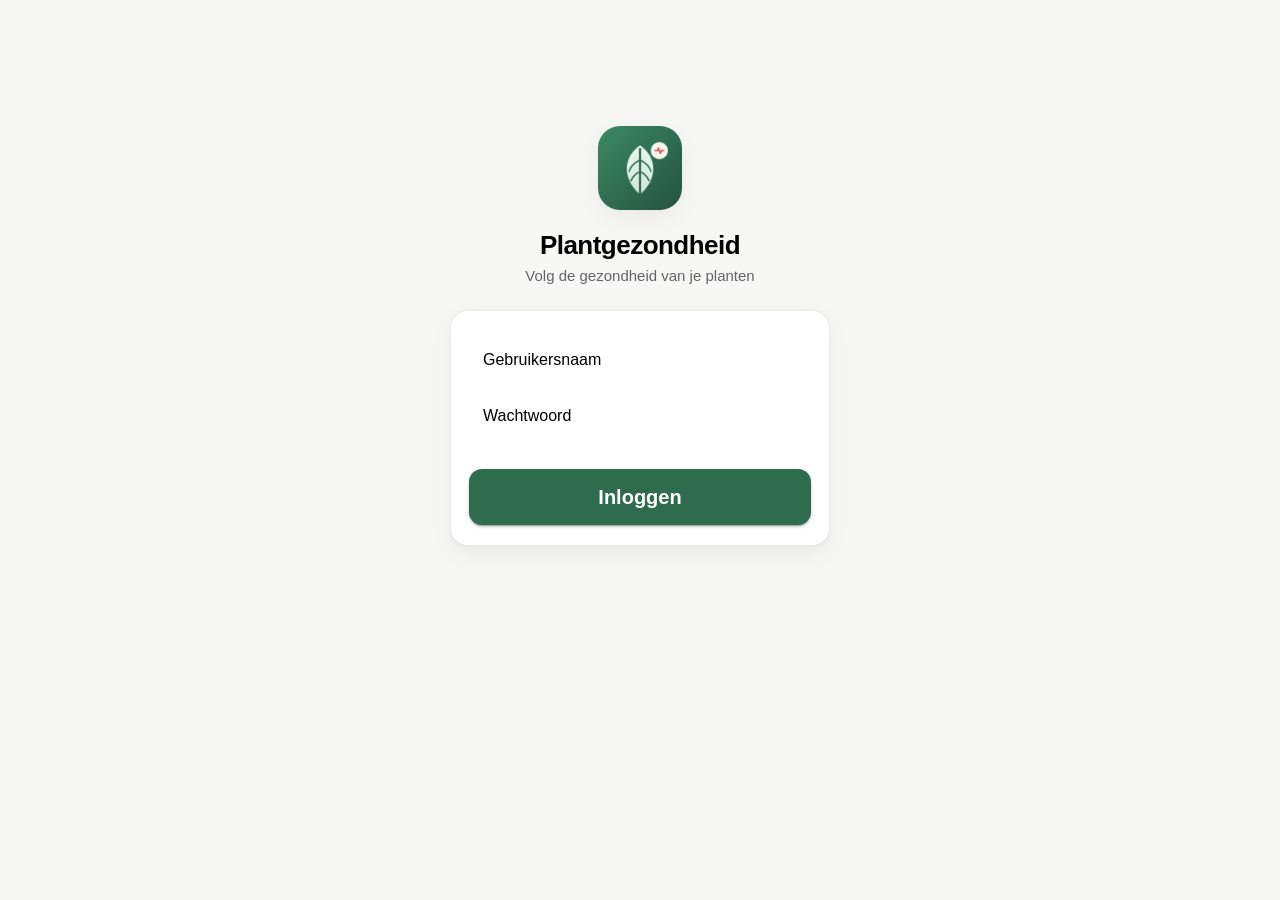
==== commit fd1f3d24: "Herontwerp UI: strak en modern, plus toevoegen-naar-opvolgen flow - Alle emoji's vervangen door Ioni" ====
--- a/index.html
+++ b/index.html
@@ -26,9 +26,12 @@
   <script type="module" src="js/app.js"></script>
 </head>
 <body>
-  <ion-app id="app">
-    <div class="boot-splash">
-      <div class="boot-leaf">🌿</div>
+  <ion-app>
+    <!-- Views renderen in deze div; overlays (modals) verhuizen naar ion-app zelf en blijven zo staan -->
+    <div id="app">
+      <div class="boot-splash">
+        <img class="boot-logo" src="icons/icon-192.png" alt="" width="72" height="72" />
+      </div>
     </div>
   </ion-app>
 
--- a/css/theme.css
+++ b/css/theme.css
@@ -1,7 +1,6 @@
-/* ====== Botanisch thema bovenop Ionic ====== */
+/* ====== Plantgezondheid — clean & modern thema bovenop Ionic ====== */
 
 :root {
-  /* primair: diep botanisch groen */
   --ion-color-primary: #2f6b4f;
   --ion-color-primary-rgb: 47, 107, 79;
   --ion-color-primary-contrast: #ffffff;
@@ -23,59 +22,104 @@
   --ion-color-warning-shade: #bf791b;
   --ion-color-warning-tint: #dd9635;
 
-  /* warme neutrale achtergrond */
-  --ion-background-color: #f5f3ec;
-  --ion-background-color-rgb: 245, 243, 236;
-  --ion-toolbar-background: #f5f3ec;
+  --ion-background-color: #f7f7f5;
+  --ion-background-color-rgb: 247, 247, 245;
+  --ion-toolbar-background: #f7f7f5;
   --ion-card-background: #ffffff;
   --ion-item-background: #ffffff;
 
-  --pg-ring-track: rgba(47, 107, 79, 0.12);
-  --pg-shadow: 0 4px 18px rgba(31, 61, 46, 0.1), 0 1px 3px rgba(31, 61, 46, 0.08);
-  --pg-radius: 20px;
+  --pg-ring-track: rgba(47, 107, 79, 0.1);
+  --pg-border: 1px solid rgba(24, 44, 34, 0.09);
+  --pg-shadow: 0 1px 2px rgba(24, 44, 34, 0.04), 0 8px 24px rgba(24, 44, 34, 0.06);
+  --pg-radius: 18px;
+  --pg-photo-bg: #33523f;
 }
 
 @media (prefers-color-scheme: dark) {
   :root {
-    --ion-background-color: #121b16;
-    --ion-background-color-rgb: 18, 27, 22;
-    --ion-toolbar-background: #121b16;
-    --ion-card-background: #1d2a22;
-    --ion-item-background: #1d2a22;
-
-    --ion-color-primary: #6fbf95;
-    --ion-color-primary-rgb: 111, 191, 149;
+    --ion-background-color: #101413;
+    --ion-background-color-rgb: 16, 20, 19;
+    --ion-toolbar-background: #101413;
+    --ion-card-background: #191f1d;
+    --ion-item-background: #191f1d;
+
+    --ion-color-primary: #7cc5a1;
+    --ion-color-primary-rgb: 124, 197, 161;
     --ion-color-primary-contrast: #0c1710;
     --ion-color-primary-contrast-rgb: 12, 23, 16;
-    --ion-color-primary-shade: #62a883;
-    --ion-color-primary-tint: #7dc59f;
-
-    --pg-ring-track: rgba(111, 191, 149, 0.16);
-    --pg-shadow: 0 4px 18px rgba(0, 0, 0, 0.4);
+    --ion-color-primary-shade: #6dad8e;
+    --ion-color-primary-tint: #89cbaa;
+
+    --pg-ring-track: rgba(124, 197, 161, 0.14);
+    --pg-border: 1px solid rgba(255, 255, 255, 0.09);
+    --pg-shadow: 0 1px 2px rgba(0, 0, 0, 0.3), 0 8px 24px rgba(0, 0, 0, 0.35);
+    --pg-photo-bg: #22322a;
   }
 }
 
-ion-title {
-  font-weight: 700;
-  letter-spacing: -0.01em;
-}
+/* ====== basis ====== */
 
 ion-button {
-  --border-radius: 14px;
+  --border-radius: 13px;
   font-weight: 600;
   text-transform: none;
+  letter-spacing: 0;
 }
 
 ion-list[inset] {
   border-radius: var(--pg-radius);
+  border: var(--pg-border);
+  box-shadow: none;
+}
+
+ion-list-header ion-label {
+  font-size: 13px;
+  font-weight: 600;
+  text-transform: uppercase;
+  letter-spacing: 0.06em;
+  color: var(--ion-color-medium);
 }
 
 ion-thumbnail {
-  --border-radius: 12px;
-  --size: 56px;
+  --border-radius: 10px;
+  --size: 52px;
+}
+
+ion-fab-button {
+  --box-shadow: 0 6px 20px rgba(var(--ion-color-primary-rgb), 0.35);
+}
+
+.page-title {
+  padding: 4px 20px 14px;
+}
+.page-title h1 {
+  margin: 0;
+  font-size: 30px;
+  font-weight: 800;
+  letter-spacing: -0.022em;
+}
+.page-sub {
+  margin: 3px 0 0;
+  font-size: 14px;
+  color: var(--ion-color-medium);
+}
+
+.surface-card {
+  background: var(--ion-card-background);
+  border-radius: var(--pg-radius);
+  border: var(--pg-border);
+  box-shadow: var(--pg-shadow);
+}
+
+.bottom-spacer {
+  height: calc(40px + env(safe-area-inset-bottom));
 }
 
 /* ====== opstart ====== */
+
+#app {
+  display: contents; /* ion-header/ion-content gedragen zich als directe kinderen van ion-app */
+}
 
 .boot-splash {
   display: flex;
@@ -83,17 +127,15 @@
   justify-content: center;
   height: 100%;
 }
-.boot-leaf {
-  font-size: 56px;
-  animation: pulse 1.4s ease-in-out infinite;
+.boot-logo {
+  width: 72px;
+  height: 72px;
+  border-radius: 20px;
+  animation: fade-pulse 1.4s ease-in-out infinite;
 }
 
 /* ====== login ====== */
 
-.login-content {
-  --background: radial-gradient(120% 80% at 50% -10%, rgba(47, 107, 79, 0.22), transparent 60%),
-    var(--ion-background-color);
-}
 .login-wrap {
   max-width: 420px;
   margin: 0 auto;
@@ -101,200 +143,257 @@
 }
 .login-hero {
   text-align: center;
-  margin-bottom: 24px;
-}
-.login-leaf {
-  width: 88px;
-  height: 88px;
-  margin: 0 auto 14px;
-  display: flex;
-  align-items: center;
-  justify-content: center;
-  font-size: 46px;
-  background: var(--ion-card-background);
-  border-radius: 28px;
+  margin-bottom: 26px;
+}
+.login-logo {
+  border-radius: 22px;
   box-shadow: var(--pg-shadow);
+  margin-bottom: 16px;
 }
 .login-hero h1 {
   margin: 0;
-  font-size: 28px;
+  font-size: 26px;
   font-weight: 800;
   letter-spacing: -0.02em;
 }
 .login-hero p {
   margin: 6px 0 0;
-  color: var(--ion-color-medium);
-}
-.login-card {
-  border-radius: var(--pg-radius);
-  box-shadow: var(--pg-shadow);
-  margin: 0;
+  font-size: 15px;
+  color: var(--ion-color-medium);
+}
+.login-wrap .surface-card {
+  padding: 14px 16px 16px;
 }
 
 /* ====== plantenlijst ====== */
 
 .plant-grid {
   display: grid;
-  grid-template-columns: repeat(auto-fill, minmax(150px, 1fr));
-  gap: 14px;
-  padding: 16px;
+  grid-template-columns: repeat(auto-fill, minmax(160px, 1fr));
+  gap: 12px;
+  padding: 2px 20px;
   padding-bottom: calc(96px + env(safe-area-inset-bottom));
 }
 
 .plant-card {
-  display: flex;
-  flex-direction: column;
+  position: relative;
+  display: block;
   padding: 0;
-  border: none;
-  text-align: left;
-  background: var(--ion-card-background);
+  border: var(--pg-border);
+  aspect-ratio: 1 / 1.22;
+  background: var(--pg-photo-bg);
   border-radius: var(--pg-radius);
-  box-shadow: var(--pg-shadow);
   overflow: hidden;
   cursor: pointer;
   color: inherit;
   font: inherit;
+  text-align: left;
   transition: transform 0.15s ease;
 }
 .plant-card:active {
-  transform: scale(0.97);
-}
-
-.card-photo {
-  position: relative;
-  aspect-ratio: 1 / 1.02;
-  background: linear-gradient(135deg, #dcead9, #b7d4bb);
-}
-@media (prefers-color-scheme: dark) {
-  .card-photo {
-    background: linear-gradient(135deg, #24352a, #16211a);
-  }
-}
-.card-photo img {
+  transform: scale(0.975);
+}
+.plant-card img {
+  position: absolute;
+  inset: 0;
   width: 100%;
   height: 100%;
   object-fit: cover;
-  display: block;
 }
 .photo-placeholder {
-  width: 100%;
-  height: 100%;
+  position: absolute;
+  inset: 0;
   display: flex;
   align-items: center;
   justify-content: center;
-  font-size: 44px;
-}
-.score-badge {
+}
+.photo-placeholder ion-icon {
+  font-size: 40px;
+  color: rgba(255, 255, 255, 0.45);
+}
+.card-overlay {
   position: absolute;
-  top: 8px;
-  right: 8px;
-  border-radius: 999px;
-  padding: 5px 9px;
-  font-weight: 700;
-}
-.card-body {
+  inset: auto 0 0 0;
   display: flex;
   flex-direction: column;
-  gap: 2px;
-  padding: 10px 12px 12px;
+  gap: 1px;
+  padding: 26px 12px 11px;
+  background: linear-gradient(transparent, rgba(10, 16, 12, 0.72));
 }
 .card-name {
+  color: #fff;
+  font-size: 15px;
   font-weight: 650;
-  font-size: 15px;
   overflow: hidden;
   text-overflow: ellipsis;
   white-space: nowrap;
 }
 .card-date {
+  color: rgba(255, 255, 255, 0.72);
   font-size: 12px;
-  color: var(--ion-color-medium);
 }
 
 .plant-card.skeleton {
   pointer-events: none;
+  border: none;
 }
 .skel-photo {
-  aspect-ratio: 1 / 1.02;
-  width: 100%;
+  position: absolute;
+  inset: 0;
   margin: 0;
   --border-radius: 0;
 }
-.skel-body {
-  padding: 12px;
-}
+
+/* ====== score & status ====== */
+
+.score-pill {
+  display: inline-flex;
+  align-items: center;
+  gap: 6px;
+  padding: 4px 10px;
+  border-radius: 999px;
+  font-size: 13px;
+  font-weight: 700;
+  font-variant-numeric: tabular-nums;
+  background: var(--ion-background-color);
+  border: var(--pg-border);
+}
+.score-pill.on-photo {
+  position: absolute;
+  top: 10px;
+  right: 10px;
+  background: rgba(14, 20, 16, 0.55);
+  border: none;
+  color: #fff;
+  backdrop-filter: blur(8px);
+  -webkit-backdrop-filter: blur(8px);
+}
+.score-pill .dot,
+.status-line .dot {
+  width: 8px;
+  height: 8px;
+  border-radius: 50%;
+  flex-shrink: 0;
+}
+
+.status-line {
+  display: inline-flex;
+  align-items: center;
+  gap: 7px;
+  font-size: 15px;
+  font-weight: 650;
+}
+
+.trend {
+  display: inline-flex;
+  align-items: center;
+  gap: 6px;
+  font-size: 13px;
+  font-weight: 600;
+}
+.trend ion-icon {
+  font-size: 16px;
+}
+.trend.up { color: var(--ion-color-success); }
+.trend.down { color: var(--ion-color-danger); }
+.trend.neutral { color: var(--ion-color-medium); }
 
 /* ====== lege staat ====== */
 
 .empty-state {
   grid-column: 1 / -1;
+  display: flex;
+  flex-direction: column;
+  align-items: center;
   text-align: center;
-  padding: 56px 32px;
+  padding: 52px 32px;
   color: var(--ion-color-medium);
 }
 .empty-state.small {
-  padding: 28px 24px;
-}
-.empty-emoji {
-  font-size: 58px;
-  margin-bottom: 10px;
+  padding: 26px 24px;
+}
+.icon-circle {
+  width: 64px;
+  height: 64px;
+  display: flex;
+  align-items: center;
+  justify-content: center;
+  border-radius: 50%;
+  background: rgba(var(--ion-color-primary-rgb), 0.1);
+  margin-bottom: 14px;
+}
+.icon-circle ion-icon {
+  font-size: 28px;
+  color: var(--ion-color-primary);
+}
+.icon-circle.danger {
+  background: rgba(217, 83, 79, 0.12);
+}
+.icon-circle.danger ion-icon {
+  color: var(--ion-color-danger);
 }
 .empty-state h2 {
   color: var(--ion-text-color);
-  font-size: 20px;
+  font-size: 19px;
   font-weight: 700;
-  margin: 0 0 8px;
+  margin: 0 0 6px;
 }
 .empty-state p {
-  margin: 0;
+  margin: 0 0 18px;
   line-height: 1.5;
+  max-width: 300px;
 }
 
 /* ====== plantdetail ====== */
 
-.detail-hero {
+.hero-card {
   display: flex;
   align-items: center;
   gap: 22px;
-  padding: 22px 24px 10px;
-}
-.detail-hero-info {
+  padding: 18px 20px;
+  margin: 4px 20px 16px;
+}
+.hero-card.compact {
+  margin: 14px 0;
+  gap: 18px;
+}
+.hero-info {
   display: flex;
   flex-direction: column;
   align-items: flex-start;
-  gap: 8px;
-}
-.species {
-  margin: 0;
-  font-size: 14px;
-  color: var(--ion-color-medium);
-  font-style: italic;
-}
-
+  gap: 7px;
+  min-width: 0;
+}
+.hero-date {
+  font-size: 12px;
+  color: var(--ion-color-medium);
+}
+
+.score-ring {
+  flex-shrink: 0;
+}
 .score-ring .ring-progress {
   transition: stroke-dashoffset 1.1s cubic-bezier(0.22, 1, 0.36, 1);
 }
 .ring-score {
-  font-size: 30px;
-  font-weight: 800;
+  font-size: 28px;
+  font-weight: 750;
+  font-variant-numeric: tabular-nums;
   fill: var(--ion-text-color, #1c1c1c);
 }
 .ring-sub {
-  font-size: 11px;
+  font-size: 10px;
   fill: var(--ion-color-medium);
 }
 
-.timeline-item ion-badge {
+.timeline-item .score-pill {
   margin-left: 8px;
 }
 
-.bottom-spacer {
-  height: calc(40px + env(safe-area-inset-bottom));
-}
-
-/* ====== analyse-sheet ====== */
+/* ====== sheets ====== */
 
 .sheet-content {
-  --padding-top: 8px;
+  --padding-top: 10px;
 }
 .sheet-header {
   text-align: center;
@@ -302,15 +401,71 @@
 }
 .sheet-header h2 {
   margin: 0 0 6px;
-  font-size: 22px;
+  font-size: 21px;
   font-weight: 750;
+  letter-spacing: -0.01em;
 }
 .sheet-header p {
   margin: 0;
-  color: var(--ion-color-medium);
-}
-#sheet-body ion-button {
-  margin-top: 12px;
+  font-size: 14px;
+  color: var(--ion-color-medium);
+}
+
+.form-list {
+  margin: 0 0 18px;
+}
+
+.pick-option {
+  display: flex;
+  align-items: center;
+  gap: 14px;
+  width: 100%;
+  padding: 14px 16px;
+  margin-bottom: 10px;
+  background: var(--ion-card-background);
+  border: var(--pg-border);
+  border-radius: var(--pg-radius);
+  cursor: pointer;
+  color: inherit;
+  font: inherit;
+  text-align: left;
+  transition: transform 0.12s ease;
+}
+.pick-option:active {
+  transform: scale(0.985);
+}
+.pick-icon {
+  width: 44px;
+  height: 44px;
+  display: flex;
+  align-items: center;
+  justify-content: center;
+  flex-shrink: 0;
+  border-radius: 12px;
+  background: rgba(var(--ion-color-primary-rgb), 0.1);
+}
+.pick-icon ion-icon {
+  font-size: 22px;
+  color: var(--ion-color-primary);
+}
+.pick-text {
+  display: flex;
+  flex-direction: column;
+  gap: 1px;
+  min-width: 0;
+}
+.pick-text strong {
+  font-size: 15px;
+  font-weight: 650;
+}
+.pick-text small {
+  font-size: 13px;
+  color: var(--ion-color-medium);
+}
+.pick-chevron {
+  margin-left: auto;
+  color: var(--ion-color-medium);
+  font-size: 17px;
 }
 
 .preview-img {
@@ -318,68 +473,68 @@
   width: 100%;
   max-height: 46vh;
   object-fit: cover;
-  border-radius: 18px;
-  box-shadow: var(--pg-shadow);
+  border-radius: var(--pg-radius);
+  border: var(--pg-border);
+  margin-bottom: 16px;
 }
 
 .analyse-state {
+  display: flex;
+  flex-direction: column;
+  align-items: center;
   text-align: center;
   padding: 34px 10px;
 }
-.pulse-leaf {
-  font-size: 64px;
-  animation: pulse 1.6s ease-in-out infinite;
+.analyse-spinner {
+  width: 52px;
+  height: 52px;
+  color: var(--ion-color-primary);
 }
 .analyse-state h2 {
-  margin: 14px 0 6px;
+  margin: 16px 0 6px;
+  font-size: 20px;
   font-weight: 750;
 }
 .analyse-state p {
   color: var(--ion-color-medium);
   min-height: 22px;
-  margin: 0 0 8px;
-}
-.error-emoji {
-  font-size: 52px;
+  margin: 0 0 10px;
+}
+.analyse-state ion-button {
+  width: 100%;
 }
 .error-text {
   color: var(--ion-color-danger) !important;
   line-height: 1.45;
 }
 
-@keyframes pulse {
-  0%, 100% { transform: scale(1); opacity: 1; }
-  50% { transform: scale(1.16); opacity: 0.75; }
-}
-
-/* ====== analyse-detail ====== */
+@keyframes fade-pulse {
+  0%, 100% { opacity: 1; }
+  50% { opacity: 0.55; }
+}
+
+/* ====== analyse-rapport ====== */
 
 .entry-photo {
   display: block;
   width: 100%;
   max-height: 40vh;
   object-fit: cover;
-  border-radius: 18px;
-  box-shadow: var(--pg-shadow);
+  border-radius: var(--pg-radius);
+  border: var(--pg-border);
 }
 .entry-date {
   color: var(--ion-color-medium);
   font-size: 13px;
-  margin: 10px 2px 4px;
-}
-.entry-score {
-  display: flex;
-  align-items: center;
-  gap: 18px;
-  margin: 8px 0 4px;
-}
-.entry-score .species {
-  margin-top: 8px;
+  margin: 10px 2px 0;
 }
 .entry-h {
-  font-size: 15px;
-  font-weight: 750;
-  margin: 20px 2px 6px;
+  font-size: 13px;
+  font-weight: 700;
+  text-transform: uppercase;
+  letter-spacing: 0.06em;
+  color: var(--ion-color-medium);
+  margin: 22px 2px 8px;
 }
 .entry-text {
   margin: 0 2px;
@@ -391,35 +546,46 @@
   padding: 0;
 }
 .entry-list li {
-  position: relative;
-  padding: 6px 0 6px 30px;
+  display: flex;
+  gap: 10px;
+  padding: 6px 0;
   line-height: 1.45;
 }
-.entry-list li::before {
-  position: absolute;
-  left: 0;
-  top: 6px;
-}
-.entry-list.warn li::before { content: '⚠️'; }
-.entry-list.ok li::before { content: '✅'; }
+.entry-list ion-icon {
+  flex-shrink: 0;
+  font-size: 19px;
+  margin-top: 2px;
+}
+.li-warn { color: var(--ion-color-warning); }
+.li-ok { color: var(--ion-color-success); }
 
 /* ====== instellingen ====== */
 
 .info-card {
-  border-radius: var(--pg-radius);
+  display: flex;
+  flex-direction: column;
+  gap: 14px;
+  margin: 16px 20px;
+  padding: 16px;
   box-shadow: none;
-  background: rgba(var(--ion-color-primary-rgb), 0.08);
-}
-.info-card p {
-  margin: 0 0 10px;
+}
+.info-row {
+  display: flex;
+  gap: 12px;
+}
+.info-row ion-icon {
+  flex-shrink: 0;
+  font-size: 20px;
+  color: var(--ion-color-primary);
+  margin-top: 1px;
+}
+.info-row p {
+  margin: 0;
   font-size: 14px;
   line-height: 1.55;
 }
-.info-card p:last-child {
-  margin-bottom: 0;
-}
-.info-card code {
-  background: rgba(var(--ion-color-primary-rgb), 0.14);
+.info-row code {
+  background: rgba(var(--ion-color-primary-rgb), 0.1);
   padding: 1px 6px;
   border-radius: 6px;
   font-size: 13px;
@@ -434,12 +600,12 @@
 /* ====== toegankelijkheid ====== */
 
 @media (prefers-reduced-motion: reduce) {
-  .pulse-leaf,
-  .boot-leaf {
+  .boot-logo {
     animation: none;
   }
   .score-ring .ring-progress,
-  .plant-card {
+  .plant-card,
+  .pick-option {
     transition: none;
   }
 }
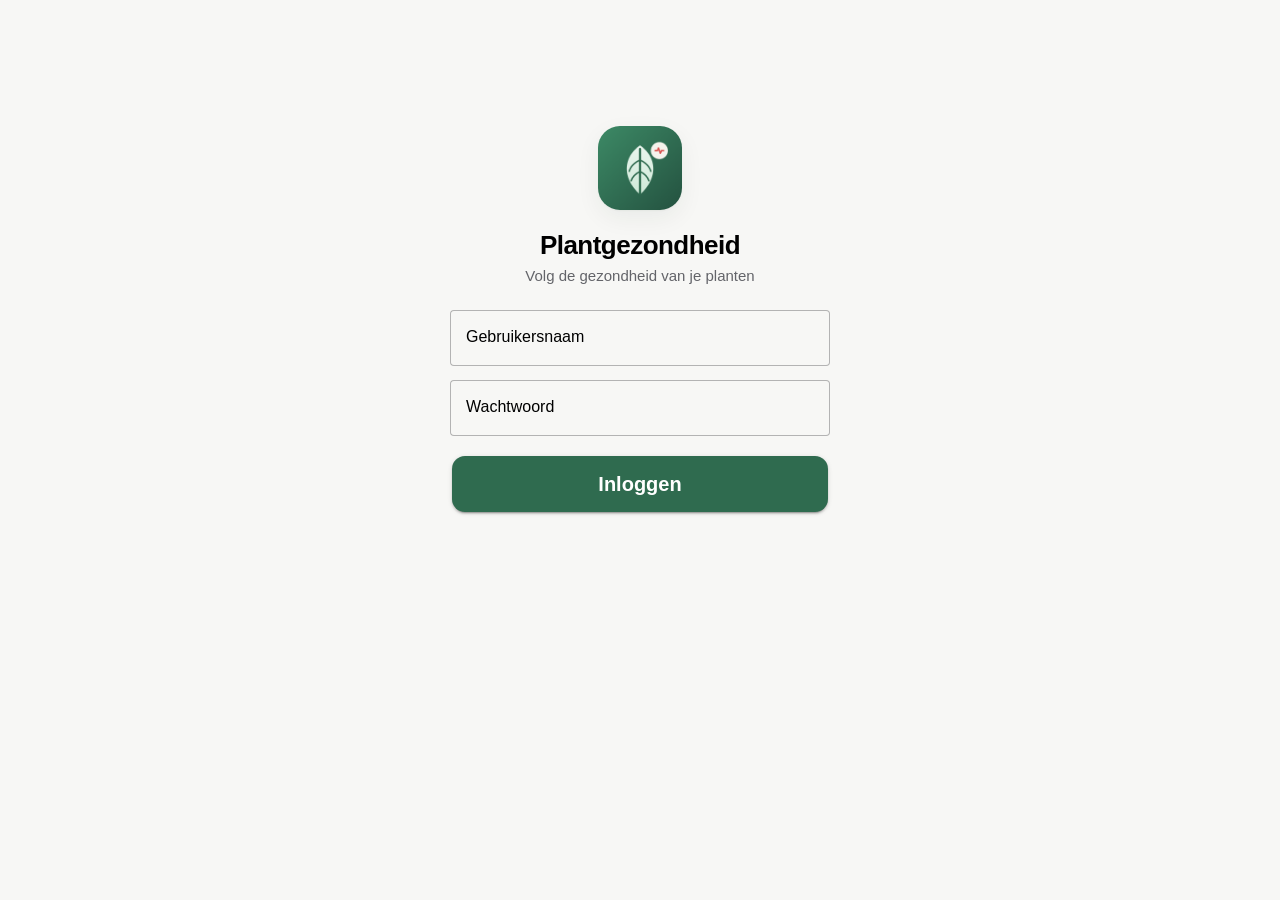
==== commit 49d51cd1: "Herlaad automatisch bij nieuwe versie (service worker update-flow) De app toonde updates pas bij de " ====
--- a/index.html
+++ b/index.html
@@ -38,7 +38,17 @@
   <script>
     if ('serviceWorker' in navigator) {
       window.addEventListener('load', () => {
-        navigator.serviceWorker.register('sw.js').catch(() => {});
+        // update() dwingt een check op een nieuwe sw.js af bij elke start
+        navigator.serviceWorker.register('sw.js')
+          .then((reg) => reg.update())
+          .catch(() => {});
+      });
+      // Zodra een nieuwe versie de controle overneemt: één keer herladen,
+      // zodat de gebruiker direct de nieuwste app ziet (niet pas de 2e keer).
+      let hadController = Boolean(navigator.serviceWorker.controller);
+      navigator.serviceWorker.addEventListener('controllerchange', () => {
+        if (!hadController) { hadController = true; return; } // eerste installatie
+        window.location.reload();
       });
     }
   </script>
--- a/css/theme.css
+++ b/css/theme.css
@@ -161,8 +161,31 @@
   font-size: 15px;
   color: var(--ion-color-medium);
 }
-.login-wrap .surface-card {
-  padding: 14px 16px 16px;
+/* ====== moderne formuliervelden ====== */
+
+.form-stack {
+  display: flex;
+  flex-direction: column;
+  gap: 14px;
+}
+.form-stack ion-button {
+  margin-top: 6px;
+}
+ion-input.modern {
+  --border-radius: 14px;
+  --border-color: rgba(24, 44, 34, 0.16);
+  --highlight-color-focused: var(--ion-color-primary);
+  --padding-start: 16px;
+  --padding-end: 16px;
+  min-height: 54px;
+}
+@media (prefers-color-scheme: dark) {
+  ion-input.modern {
+    --border-color: rgba(255, 255, 255, 0.18);
+  }
+}
+#add-body ion-input.modern {
+  margin-bottom: 16px;
 }
 
 /* ====== plantenlijst ====== */
@@ -368,6 +391,17 @@
   font-size: 12px;
   color: var(--ion-color-medium);
 }
+.think-note {
+  display: inline-flex;
+  align-items: center;
+  gap: 6px;
+  font-size: 12px;
+  color: var(--ion-color-medium);
+}
+.think-note ion-icon {
+  font-size: 14px;
+  flex-shrink: 0;
+}
 
 .score-ring {
   flex-shrink: 0;
@@ -386,8 +420,44 @@
   fill: var(--ion-color-medium);
 }
 
+.stat-row {
+  display: grid;
+  grid-template-columns: repeat(3, 1fr);
+  gap: 10px;
+  margin: 0 20px 16px;
+}
+.stat-tile {
+  display: flex;
+  flex-direction: column;
+  align-items: center;
+  gap: 2px;
+  padding: 12px 8px;
+  box-shadow: none;
+}
+.stat-value {
+  font-size: 20px;
+  font-weight: 750;
+  font-variant-numeric: tabular-nums;
+  letter-spacing: -0.01em;
+}
+.stat-label {
+  font-size: 11.5px;
+  font-weight: 600;
+  text-transform: uppercase;
+  letter-spacing: 0.06em;
+  color: var(--ion-color-medium);
+}
+
 .timeline-item .score-pill {
   margin-left: 8px;
+}
+.timeline-item ion-label h3 {
+  font-size: 14.5px;
+  line-height: 1.35;
+}
+.timeline-item ion-label p {
+  font-size: 12.5px;
+  margin-top: 3px;
 }
 
 /* ====== sheets ====== */
@@ -411,8 +481,46 @@
   color: var(--ion-color-medium);
 }
 
-.form-list {
-  margin: 0 0 18px;
+.identify-card {
+  display: flex;
+  align-items: center;
+  gap: 14px;
+  padding: 14px;
+  margin-bottom: 16px;
+}
+.identify-card > img {
+  width: 62px;
+  height: 62px;
+  object-fit: cover;
+  border-radius: 14px;
+  flex-shrink: 0;
+}
+.identify-info {
+  display: flex;
+  flex-direction: column;
+  gap: 3px;
+  min-width: 0;
+  flex: 1;
+}
+.identify-label {
+  font-size: 11px;
+  font-weight: 700;
+  text-transform: uppercase;
+  letter-spacing: 0.07em;
+  color: var(--ion-color-medium);
+}
+.identify-info strong {
+  font-size: 15px;
+  font-weight: 700;
+  overflow: hidden;
+  text-overflow: ellipsis;
+  white-space: nowrap;
+}
+.identify-info .status-line {
+  font-size: 13px;
+}
+.identify-card .score-pill {
+  flex-shrink: 0;
 }
 
 .pick-option {
@@ -561,6 +669,13 @@
 
 /* ====== instellingen ====== */
 
+ion-item ion-icon[slot='start'] {
+  color: var(--ion-color-medium);
+  font-size: 20px;
+  margin-inline-end: 14px;
+  align-self: center;
+}
+
 .info-card {
   display: flex;
   flex-direction: column;
